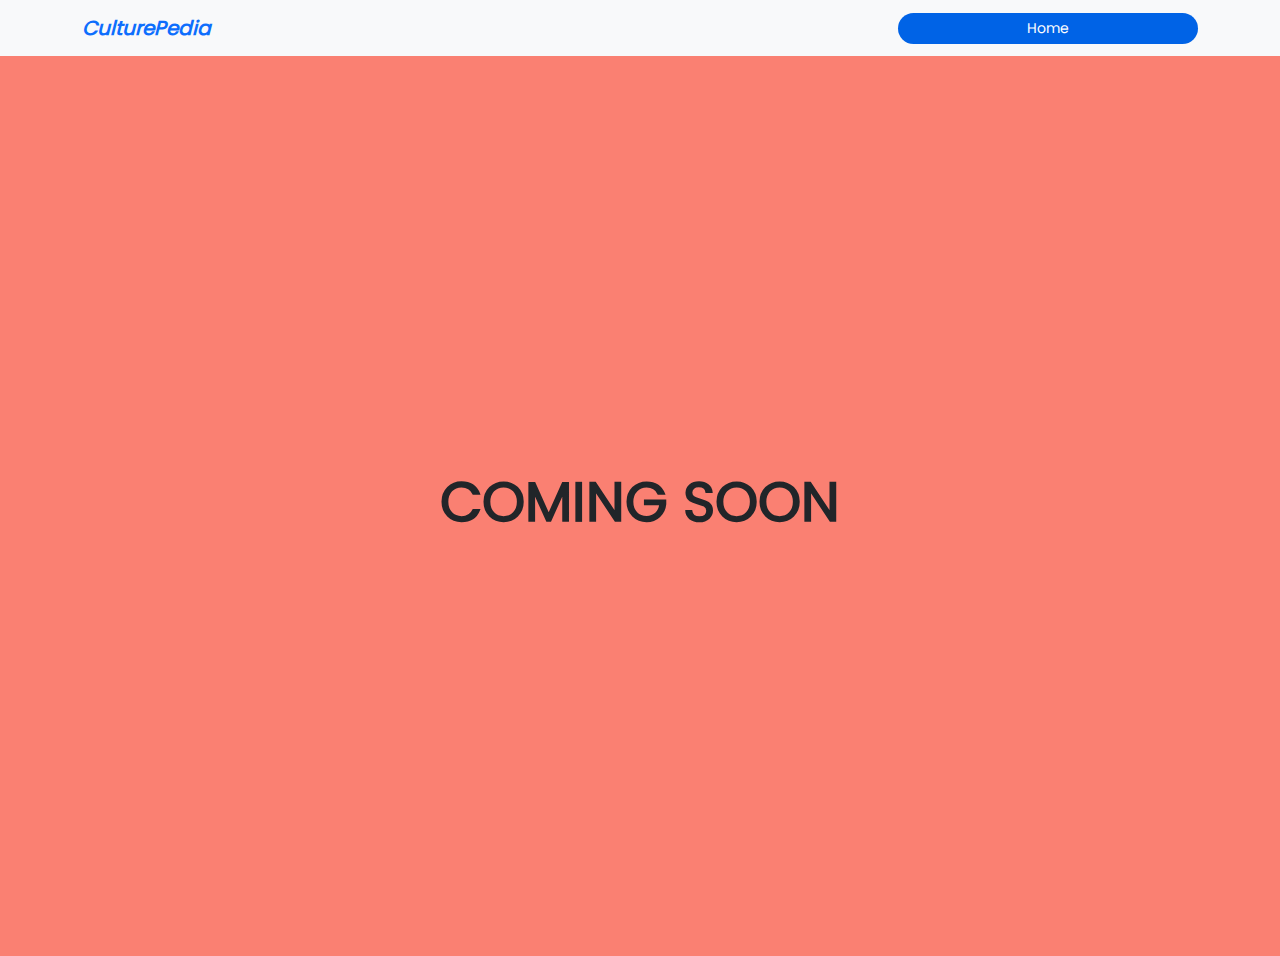
==== explore.html @ 6a4ca409 "first commit" ====
<!DOCTYPE html>
<html lang="en">
  <head>
    <meta charset="UTF-8" />
    <meta http-equiv="X-UA-Compatible" content="IE=edge" />
    <meta name="viewport" content="width=device-width, initial-scale=1.0" />
    <title>CulturePedia - Explore Page</title>
    <!-- BOOTSTRAP -->
    <link rel="stylesheet" href="css/bootstrap.css" />
    <link rel="stylesheet" href="css/explore.css" />
  </head>
  <body>
    <nav class="navbar navbar-expand-lg bg-light">
      <div class="container">
        <a class="navbar-brand" href="#">CulturePedia</a>
        <button class="navbar-toggler" type="button" data-bs-toggle="collapse" data-bs-target="#navbarNavAltMarkup" aria-controls="navbarNavAltMarkup" aria-expanded="false" aria-label="Toggle navigation">
          <span class="navbar-toggler-icon"></span>
        </button>
        <div class="collapse navbar-collapse" id="navbarNavAltMarkup">
          <div class="ms-auto navbar-nav">
            <a class="nav-link active" aria-current="page" href="index.html">Home</a>
          </div>
        </div>
      </div>
    </nav>
    <section>
      <h1>COMING SOON</h1>
    </section>
  </body>
</html>
---- css/explore.css ----
/* FONT */
@font-face {
  font-family: "Poppins";
  src: url("../font/poppins/Poppins-Regular.otf");
}

/* CSS */
body {
  background-color: salmon;
  font-family: "Poppins";
}

.container > .navbar-brand {
  font-weight: bold;
  font-style: italic;
}

section {
  background-color: salmon;
  display: flex;
  justify-content: center;
  align-items: center;
  height: 100vh;
}

.nav-link {
  text-decoration: none;
  width: 300px;
  text-align: center;
  color: white;
  font-size: 14px;
  background-color: #0063e6;
  padding: 5px;
  border-radius: 20px;
  transition: background-color 0.5s;
}

.nav-link:hover {
  color: black;
}

section h1 {
  font-size: 55px;
  font-weight: bold;
}
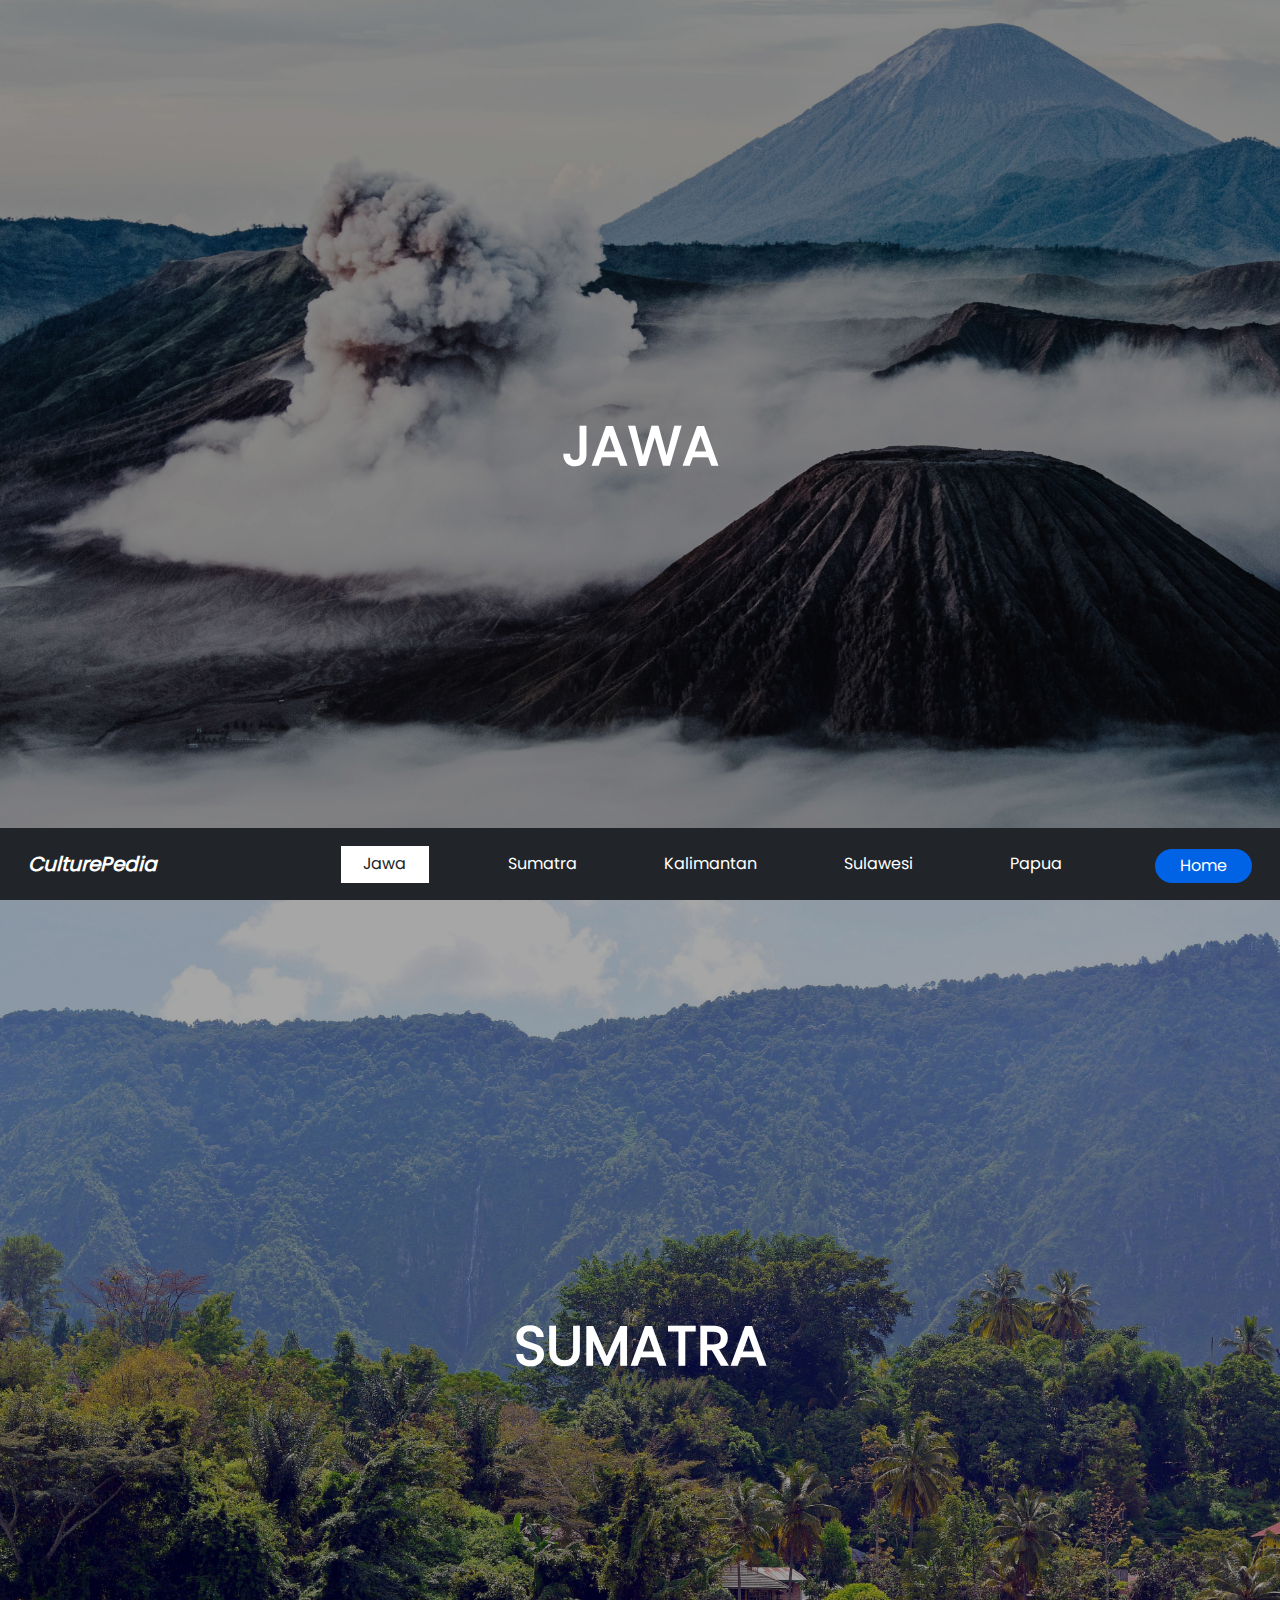
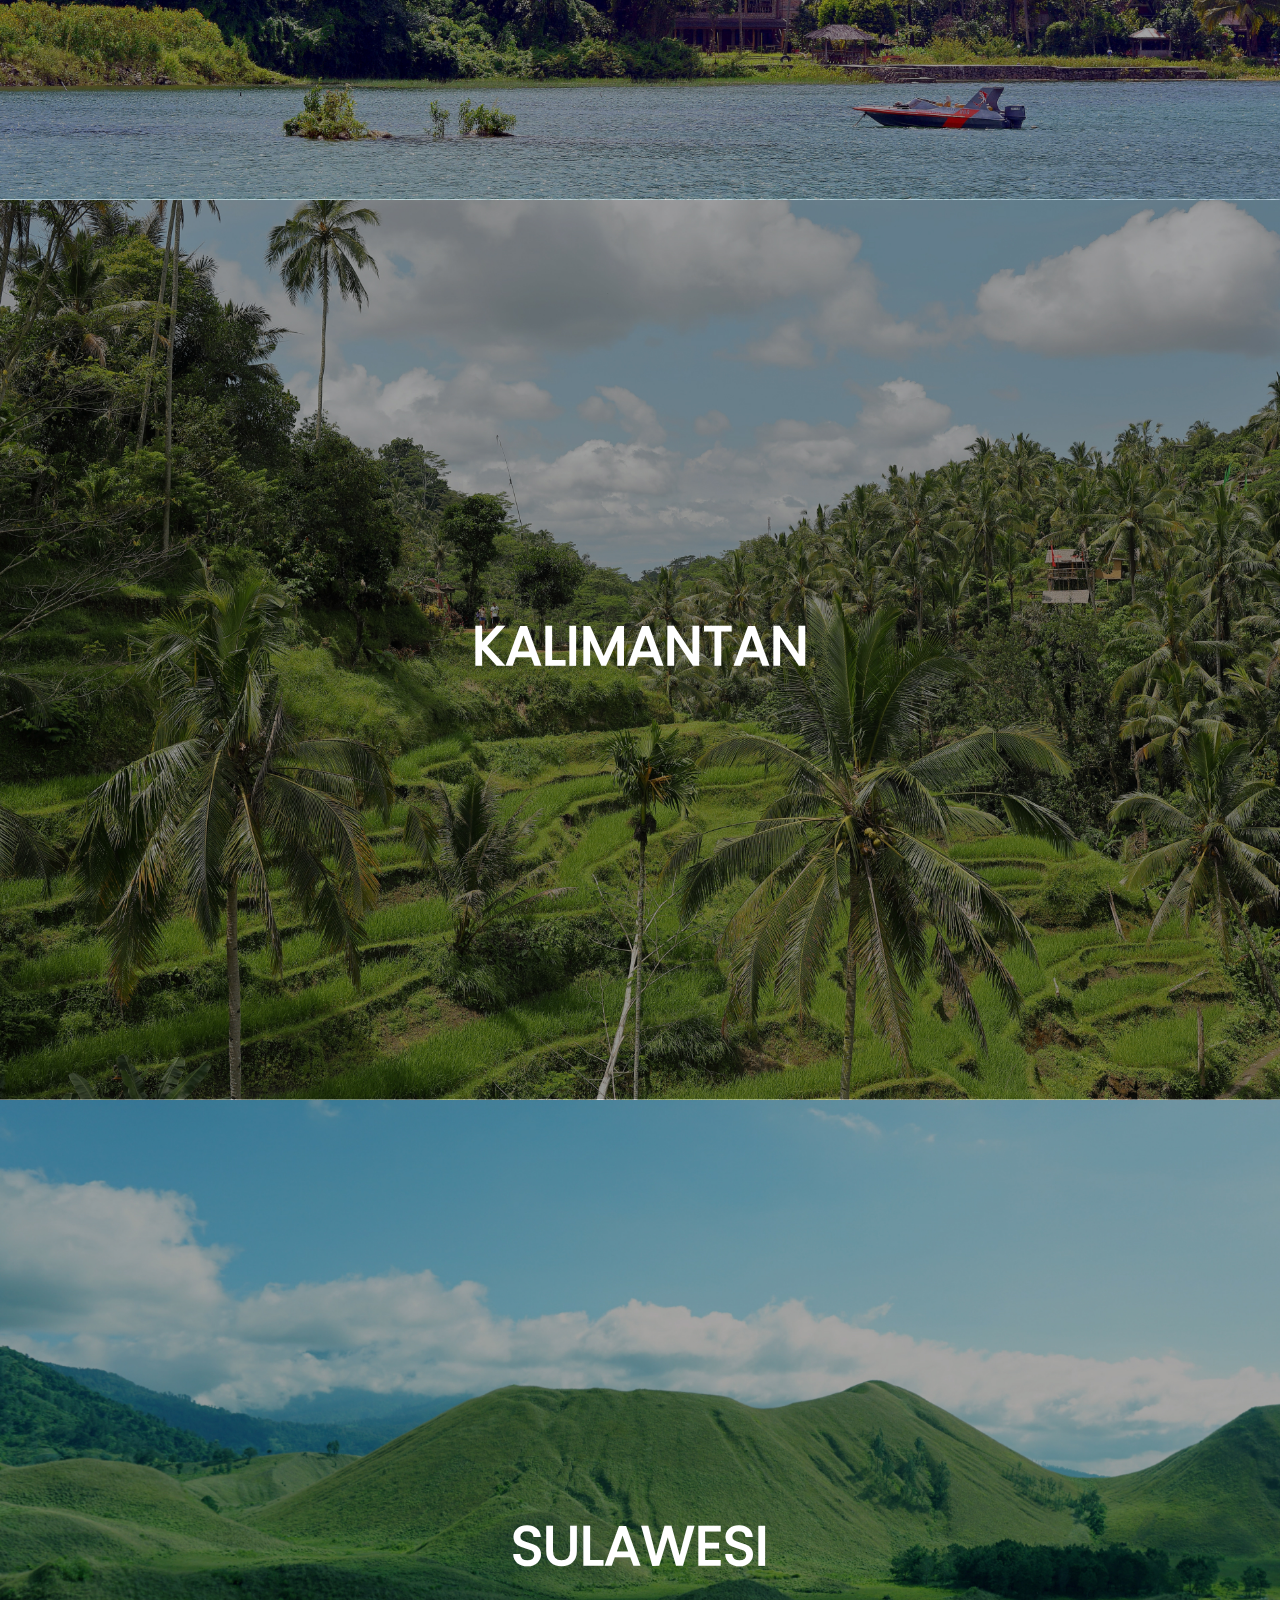
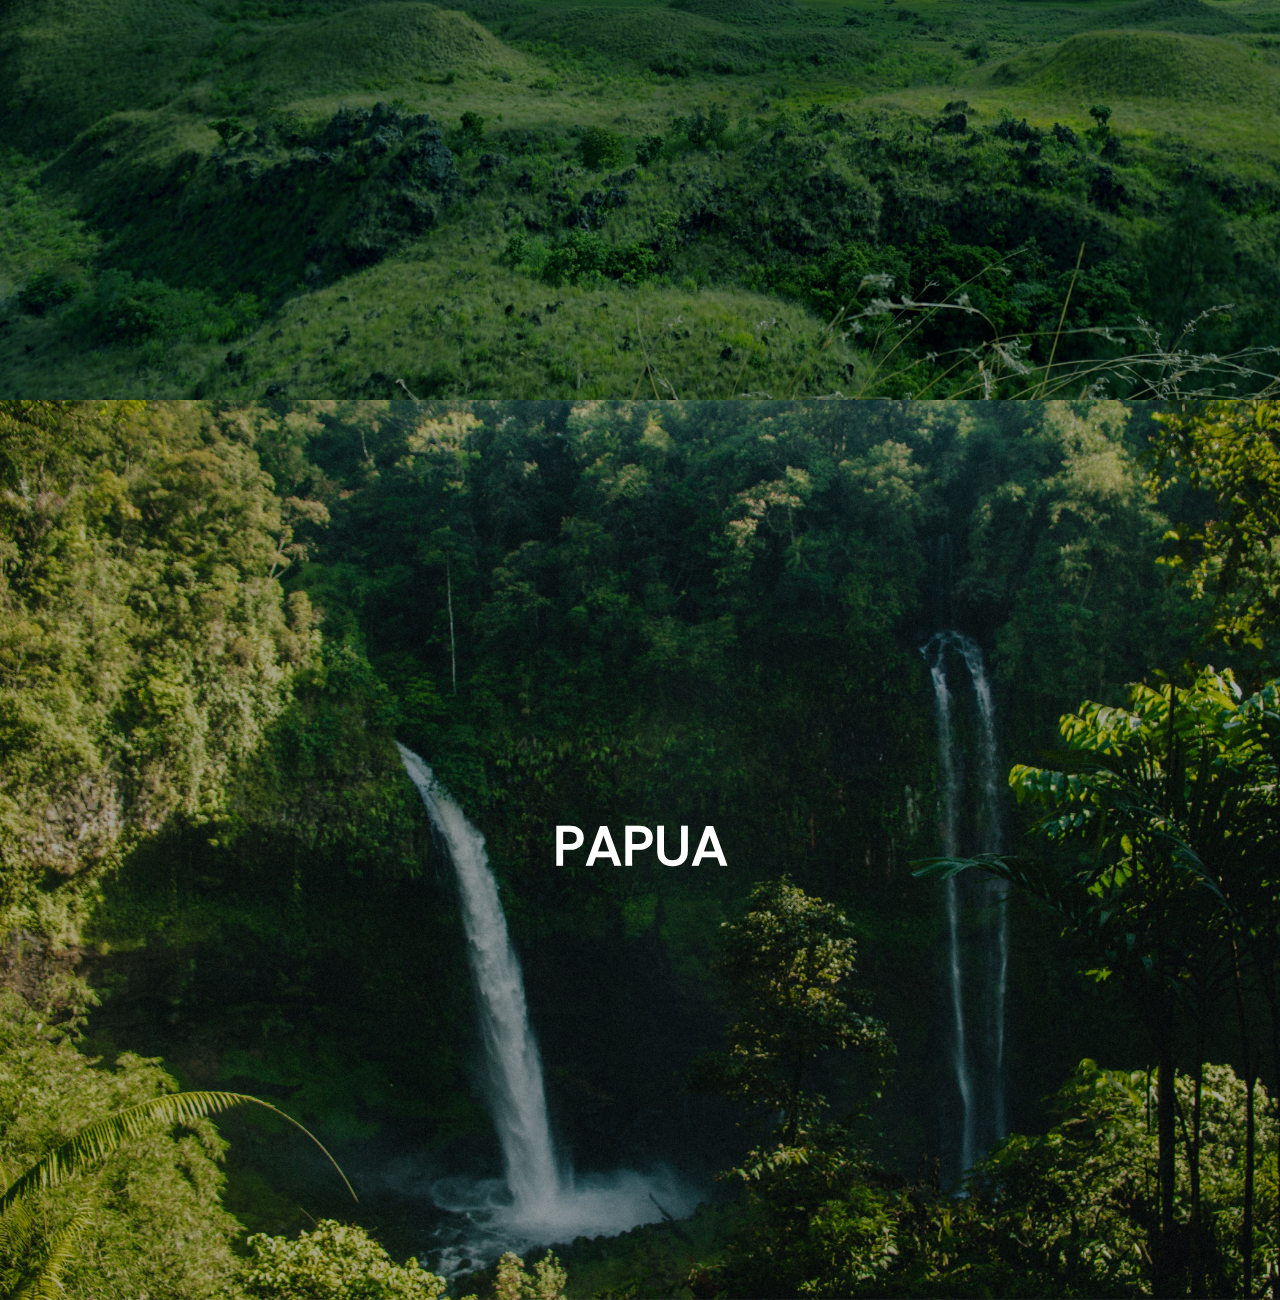
==== commit ffd208fe: "mengupdate halaman explore.html" ====
--- a/explore.html
+++ b/explore.html
@@ -8,23 +8,43 @@
     <!-- BOOTSTRAP -->
     <link rel="stylesheet" href="css/bootstrap.css" />
     <link rel="stylesheet" href="css/explore.css" />
+    <script src="https://code.jquery.com/jquery-3.1.1.min.js"></script>
   </head>
   <body>
-    <nav class="navbar navbar-expand-lg bg-light">
-      <div class="container">
+    <nav class="navbar fixed-bottom navbar-expand-lg  p-3">
+      <div class="container-fluid">
         <a class="navbar-brand" href="#">CulturePedia</a>
         <button class="navbar-toggler" type="button" data-bs-toggle="collapse" data-bs-target="#navbarNavAltMarkup" aria-controls="navbarNavAltMarkup" aria-expanded="false" aria-label="Toggle navigation">
           <span class="navbar-toggler-icon"></span>
         </button>
         <div class="collapse navbar-collapse" id="navbarNavAltMarkup">
-          <div class="ms-auto navbar-nav">
-            <a class="nav-link active" aria-current="page" href="index.html">Home</a>
+          <div class="navbar-nav ms-auto">
+            <a class="nav-link active page-scroll" aria-current="page" href="#jawa">Jawa</a>
+            <a class="nav-link page-scroll" href="#sumatra">Sumatra</a>
+            <a class="nav-link page-scroll" href="#kalimantan">Kalimantan</a>
+            <a class="nav-link page-scroll" href="#sulawesi">Sulawesi</a>
+            <a class="nav-link page-scroll" href="#papua">Papua</a>
+            <a class="btn-home" href="index.html">Home</a>
           </div>
         </div>
       </div>
     </nav>
-    <section>
-      <h1>COMING SOON</h1>
+    <section id="jawa">
+      <h1>JAWA</h1>
     </section>
+    <section id="sumatra">
+      <h1>SUMATRA</h1>
+    </section>
+    <section id="kalimantan">
+      <h1>KALIMANTAN</h1>
+    </section>
+    <section id="sulawesi">
+      <h1>SULAWESI</h1>
+    </section>
+    <section id="papua">
+      <h1>PAPUA</h1>
+    </section>
+    <script src="js/explore.js"></script>
+    <script src="js/bootstrap.bundle.js"></script>
   </body>
 </html>
--- a/css/explore.css
+++ b/css/explore.css
@@ -6,40 +6,137 @@
 
 /* CSS */
 body {
-  background-color: salmon;
   font-family: "Poppins";
 }
 
-.container > .navbar-brand {
+.container-fluid > .navbar-brand {
   font-weight: bold;
   font-style: italic;
+  color: white;
+}
+
+.navbar {
+  background: #212529;
+}
+
+.nav-link {
+  width: 100%;
+  text-align: center;
+  margin-top: 20px;
+  padding: 6px 10px;
+  border-radius: 25px;
+  color: white;
+  transition: background-color 0.5s;
+}
+
+.nav-link:hover {
+  background: grey;
+  color: #212529;
+}
+
+.active {
+  background: white;
+  color: #212529 !important;
+  border-radius: 25px;
+}
+
+.navbar-collapse {
+  transition: 0.8s;
+}
+
+.container-fluid > .navbar-toggler > .navbar-toggler-icon {
+  background-image: url("data:image/svg+xml;charset=utf8,%3Csvg  xmlns='http://www.w3.org/2000/svg'%3E%3Cpath stroke='rgb(255,255,255)' stroke-width='2' stroke-linecap='round' d='M4 8h24M4 16h24M4 24h24'/%3E%3C/svg%3E");
+}
+
+.btn-home {
+  text-decoration: none;
+  color: white;
+  padding: 6px 10px;
+  background-color: #0063e6;
+  text-align: center;
+  border-radius: 20px;
+  width: 100%;
+  text-align: center;
+  margin-top: 25px;
+}
+
+.btn-home:hover {
+  color: white;
 }
 
 section {
-  background-color: salmon;
   display: flex;
   justify-content: center;
   align-items: center;
   height: 100vh;
 }
 
-.nav-link {
-  text-decoration: none;
-  width: 300px;
-  text-align: center;
-  color: white;
-  font-size: 14px;
-  background-color: #0063e6;
-  padding: 5px;
-  border-radius: 20px;
-  transition: background-color 0.5s;
-}
-
-.nav-link:hover {
-  color: black;
-}
-
 section h1 {
   font-size: 55px;
   font-weight: bold;
+  color: white;
 }
+
+#jawa {
+  background-image: url(../images/jawa.jpg);
+  background-repeat: no-repeat;
+  background-size: cover;
+}
+
+#sumatra {
+  background-image: url(../images/sumatra.jpg);
+  background-repeat: no-repeat;
+  background-size: cover;
+}
+
+#kalimantan {
+  background-image: url(../images/kalimantan.jpg);
+  background-repeat: no-repeat;
+  background-size: cover;
+}
+
+#sulawesi {
+  background-image: url(../images/sulawesi.jpg);
+  background-repeat: no-repeat;
+  background-size: cover;
+}
+
+#papua {
+  background-image: url(../images/papua.jpg);
+  background-repeat: no-repeat;
+  background-size: cover;
+}
+
+@media (min-width: 992px) {
+  .nav-link {
+    margin: 0 35px;
+    color: white;
+  }
+
+  .nav-link:hover {
+    color: white !important;
+    background: none;
+  }
+
+  .active {
+    background: white;
+    color: #212529 !important;
+    border-radius: 0;
+  }
+
+  .btn-home {
+    text-decoration: none;
+    color: white;
+    margin: 3px 0 0 40px;
+    width: 150px;
+    padding: 5px 25px;
+    background-color: #0063e6;
+    text-align: center;
+    border-radius: 25px;
+  }
+
+  .btn-home:hover {
+    color: #212529;
+    background: #491de7;
+  }
+}
